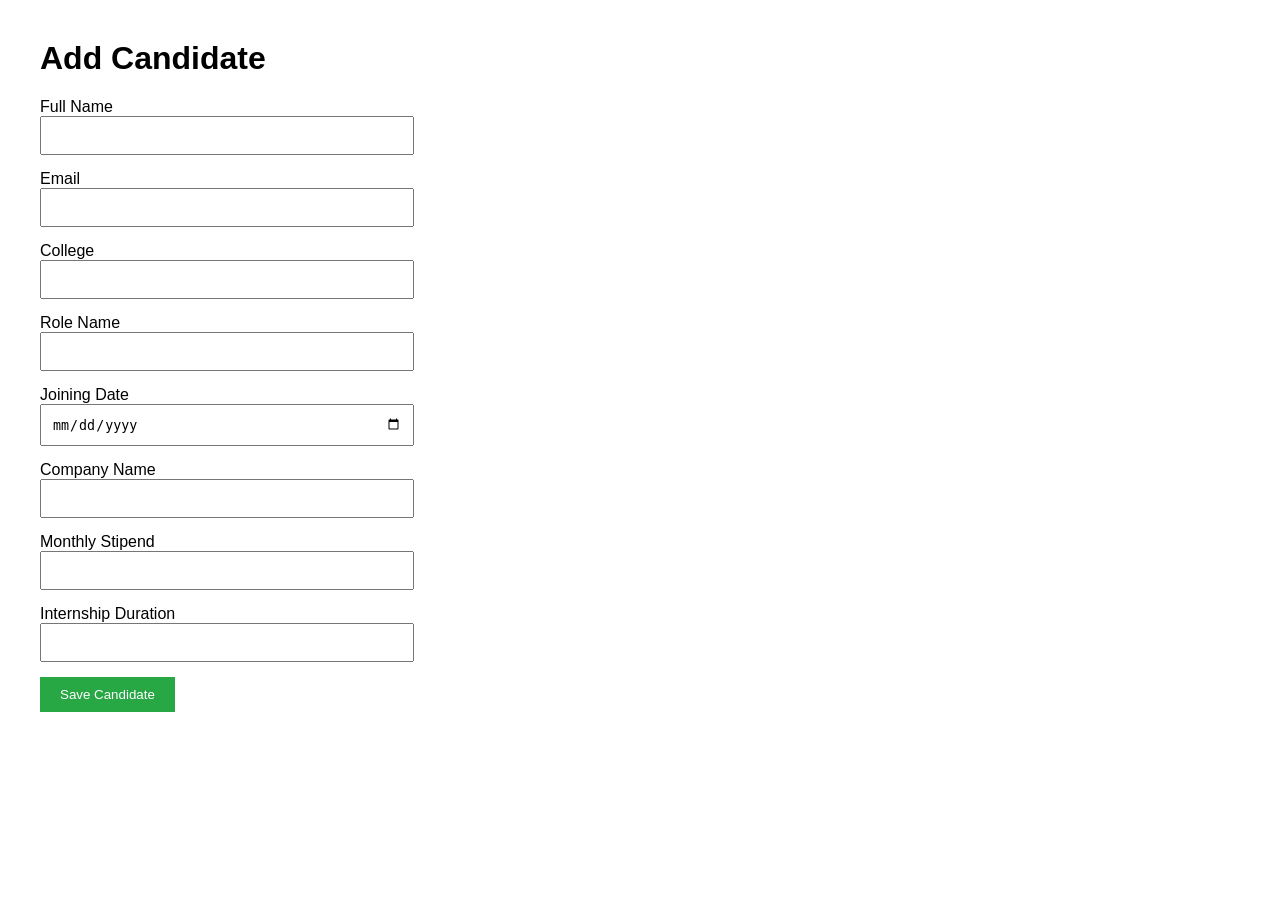
==== templates/add_candidate.html @ d52e782e "initial project" ====
<!DOCTYPE html>
<html>
<head>

    <title>Add Candidate</title>

    <style>

        body{
            font-family:Arial, sans-serif;
            margin:40px;
        }

        input{
            width:350px;
            padding:10px;
            margin-bottom:15px;
        }

        button{
            background:#28a745;
            color:white;
            padding:10px 20px;
            border:none;
            cursor:pointer;
        }

    </style>

</head>
<body>

<h1>Add Candidate</h1>

<form method="POST">

    <label>Full Name</label><br>
    <input type="text" name="full_name" required><br>

    <label>Email</label><br>
    <input type="email" name="email" required><br>

    <label>College</label><br>
    <input type="text" name="college" required><br>

    <label>Role Name</label><br>
    <input type="text" name="role_name" required><br>

    <label>Joining Date</label><br>
    <input type="date" name="joining_date" required><br>

    <label>Company Name</label><br>
    <input type="text" name="company_name" required><br>

    <label>Monthly Stipend</label><br>
    <input type="text" name="stipend" required><br>

    <label>Internship Duration</label><br>
    <input type="text" name="duration" required><br>

    <button type="submit">
        Save Candidate
    </button>

</form>

</body>
</html>
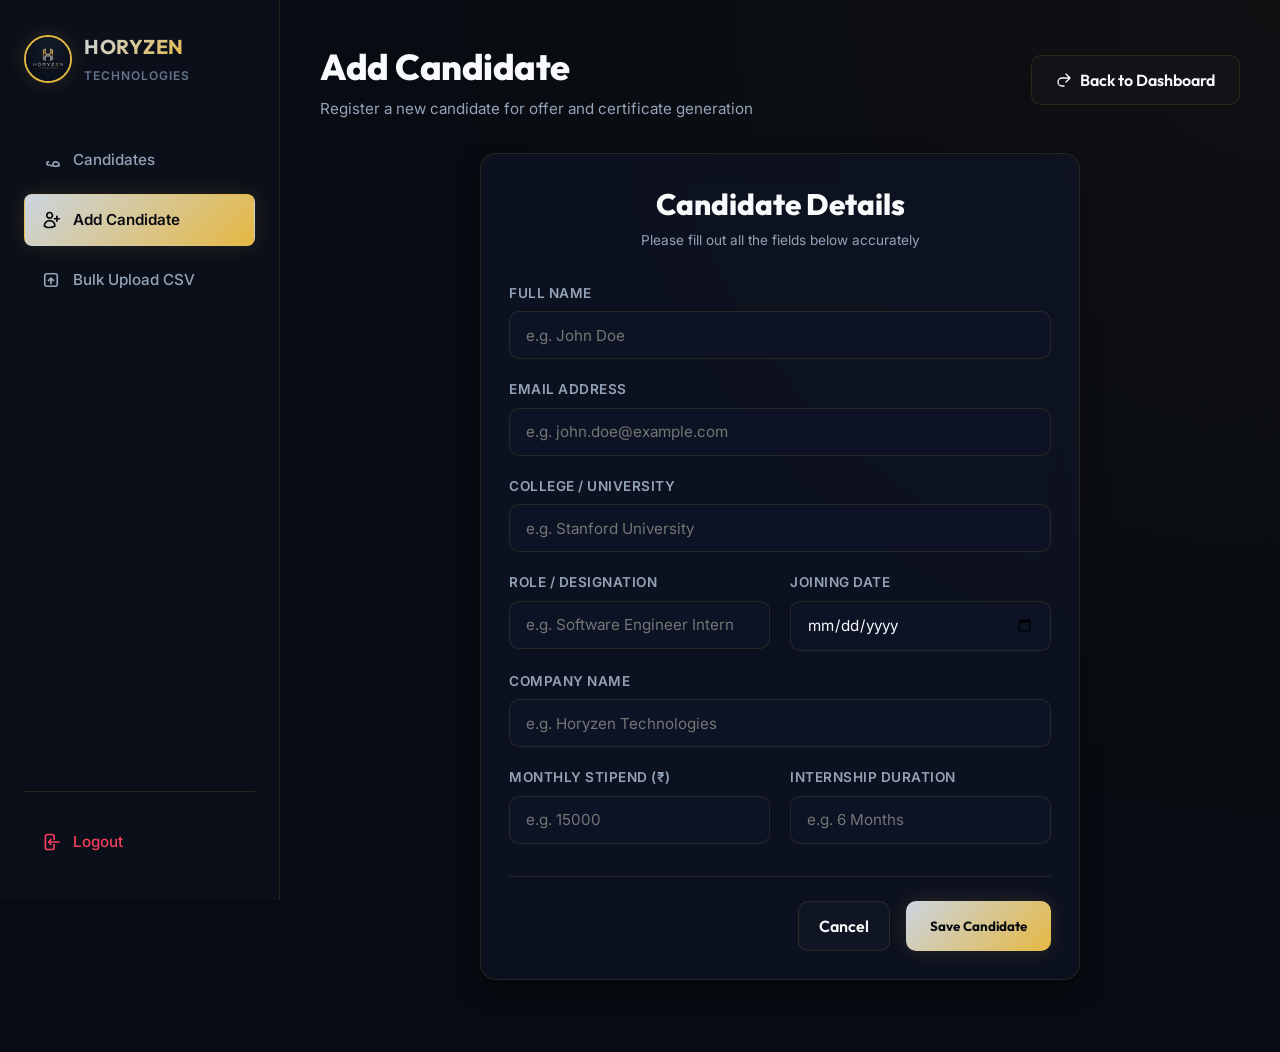
==== commit f43d1717: "updated UI and certificate design" ====
--- a/templates/add_candidate.html
+++ b/templates/add_candidate.html
@@ -1,68 +1,135 @@
 <!DOCTYPE html>
-<html>
+<html lang="en">
 <head>
-
-    <title>Add Candidate</title>
-
-    <style>
-
-        body{
-            font-family:Arial, sans-serif;
-            margin:40px;
-        }
-
-        input{
-            width:350px;
-            padding:10px;
-            margin-bottom:15px;
-        }
-
-        button{
-            background:#28a745;
-            color:white;
-            padding:10px 20px;
-            border:none;
-            cursor:pointer;
-        }
-
-    </style>
-
+    <meta charset="UTF-8">
+    <meta name="viewport" content="width=device-width, initial-scale=1.0">
+    <title>Add Candidate | Horyzen Technologies</title>
+    <link rel="stylesheet" href="/static/style.css">
 </head>
 <body>
 
-<h1>Add Candidate</h1>
+<div class="app-container">
+    <!-- Sidebar Navigation -->
+    <aside class="sidebar">
+        <div class="sidebar-brand">
+            <img src="/static/logo.jpg" alt="Horyzen Technologies" class="sidebar-logo">
+            <div>
+                <h2 class="sidebar-title">HORYZEN</h2>
+                <span style="color: var(--text-muted); font-size: 0.75rem; font-weight: 600; text-transform: uppercase; letter-spacing: 1px;">Technologies</span>
+            </div>
+        </div>
 
-<form method="POST">
+        <ul class="sidebar-menu">
+            <li>
+                <a href="/" class="sidebar-link">
+                    <svg xmlns="http://www.w3.org/2000/svg" fill="none" viewBox="0 0 24 24" stroke-width="2" stroke="currentColor" style="width: 20px; height: 20px;">
+                        <path stroke-linecap="round" stroke-linejoin="round" d="M15 19.128a9.38 9.38 0 002.625.372 9.337 9.337 0 004.121-.952 4.125 4.125 0 00-7.533-2.493M15 19.128v-.003c0-1.113-.285-2.16-.786-3.07M15 19.128v.109A11.386 11.386 0 0110.089 18H8.25c-.621 0-1.125-.504-1.125-1.125v-1.5c0-.621.504-1.125 1.125-1.125h.884" />
+                    </svg>
+                    <span>Candidates</span>
+                </a>
+            </li>
+            <li>
+                <a href="/add" class="sidebar-link active">
+                    <svg xmlns="http://www.w3.org/2000/svg" fill="none" viewBox="0 0 24 24" stroke-width="2" stroke="currentColor" style="width: 20px; height: 20px;">
+                        <path stroke-linecap="round" stroke-linejoin="round" d="M19 7.5v3m0 0v3m0-3h3m-3 0h-3m-2.25-4.125a3.375 3.375 0 11-6.75 0 3.375 3.375 0 016.75 0zM4 19.235v-.11a6.375 6.375 0 0112.75 0v.109A12.318 12.318 0 019.375 21h-1.5A12.318 12.318 0 014 19.235z" />
+                    </svg>
+                    <span>Add Candidate</span>
+                </a>
+            </li>
+            <li>
+                <a href="/upload-csv" class="sidebar-link">
+                    <svg xmlns="http://www.w3.org/2000/svg" fill="none" viewBox="0 0 24 24" stroke-width="2" stroke="currentColor" style="width: 20px; height: 20px;">
+                        <path stroke-linecap="round" stroke-linejoin="round" d="M12 16.5V9.75m0 0l3 3m-3-3l-3 3M6.75 19.5h10.5a2.25 2.25 0 002.25-2.25V6.75A2.25 2.25 0 0017.25 4.5H6.75A2.25 2.25 0 004.5 6.75v10.5a2.25 2.25 0 002.25 2.25z" />
+                    </svg>
+                    <span>Bulk Upload CSV</span>
+                </a>
+            </li>
+        </ul>
 
-    <label>Full Name</label><br>
-    <input type="text" name="full_name" required><br>
+        <div class="sidebar-footer">
+            <a href="/logout" class="sidebar-link" style="color: var(--accent-danger);">
+                <svg xmlns="http://www.w3.org/2000/svg" fill="none" viewBox="0 0 24 24" stroke-width="2" stroke="currentColor" style="width: 20px; height: 20px;">
+                    <path stroke-linecap="round" stroke-linejoin="round" d="M15.75 9V5.25A2.25 2.25 0 0013.5 3h-6a2.25 2.25 0 00-2.25 2.25v13.5A2.25 2.25 0 007.5 21h6a2.25 2.25 0 002.25-2.25V15M12 9l-3 3m0 0l3 3m-3-3h12.75" />
+                </svg>
+                <span>Logout</span>
+            </a>
+        </div>
+    </aside>
 
-    <label>Email</label><br>
-    <input type="email" name="email" required><br>
+    <!-- Main Content Area -->
+    <main class="main-content">
+        <header class="header-container" style="margin-bottom: 1.5rem;">
+            <div class="header-title">
+                <h1>Add Candidate</h1>
+                <p>Register a new candidate for offer and certificate generation</p>
+            </div>
+            <a href="/" class="btn-secondary">
+                <svg xmlns="http://www.w3.org/2000/svg" fill="none" viewBox="0 0 24 24" stroke-width="2" stroke="currentColor" style="width: 16px; height: 16px; transform: scaleX(-1);">
+                    <path stroke-linecap="round" stroke-linejoin="round" d="M9 15L3 9m0 0l6-6M3 9h12a6 6 0 010 12h-3" />
+                </svg>
+                Back to Dashboard
+            </a>
+        </header>
 
-    <label>College</label><br>
-    <input type="text" name="college" required><br>
+        <div class="glass-card form-container">
+            <div class="form-header">
+                <h2>Candidate Details</h2>
+                <p style="color: var(--text-secondary); font-size: 0.85rem; margin-top: 0.25rem;">Please fill out all the fields below accurately</p>
+            </div>
 
-    <label>Role Name</label><br>
-    <input type="text" name="role_name" required><br>
+            <form method="POST">
+                <div class="form-grid">
+                    <div class="form-group full-width">
+                        <label class="form-label" for="full_name">Full Name</label>
+                        <input type="text" id="full_name" name="full_name" class="form-control" placeholder="e.g. John Doe" required>
+                    </div>
 
-    <label>Joining Date</label><br>
-    <input type="date" name="joining_date" required><br>
+                    <div class="form-group full-width">
+                        <label class="form-label" for="email">Email Address</label>
+                        <input type="email" id="email" name="email" class="form-control" placeholder="e.g. john.doe@example.com" required>
+                    </div>
 
-    <label>Company Name</label><br>
-    <input type="text" name="company_name" required><br>
+                    <div class="form-group full-width">
+                        <label class="form-label" for="college">College / University</label>
+                        <input type="text" id="college" name="college" class="form-control" placeholder="e.g. Stanford University" required>
+                    </div>
 
-    <label>Monthly Stipend</label><br>
-    <input type="text" name="stipend" required><br>
+                    <div class="form-group">
+                        <label class="form-label" for="role_name">Role / Designation</label>
+                        <input type="text" id="role_name" name="role_name" class="form-control" placeholder="e.g. Software Engineer Intern" required>
+                    </div>
 
-    <label>Internship Duration</label><br>
-    <input type="text" name="duration" required><br>
+                    <div class="form-group">
+                        <label class="form-label" for="joining_date">Joining Date</label>
+                        <input type="date" id="joining_date" name="joining_date" class="form-control" required>
+                    </div>
 
-    <button type="submit">
-        Save Candidate
-    </button>
+                    <div class="form-group full-width">
+                        <label class="form-label" for="company_name">Company Name</label>
+                        <input type="text" id="company_name" name="company_name" class="form-control" placeholder="e.g. Horyzen Technologies" required>
+                    </div>
 
-</form>
+                    <div class="form-group">
+                        <label class="form-label" for="stipend">Monthly Stipend (₹)</label>
+                        <input type="text" id="stipend" name="stipend" class="form-control" placeholder="e.g. 15000" required>
+                    </div>
+
+                    <div class="form-group">
+                        <label class="form-label" for="duration">Internship Duration</label>
+                        <input type="text" id="duration" name="duration" class="form-control" placeholder="e.g. 6 Months" required>
+                    </div>
+                </div>
+
+                <div class="form-actions">
+                    <a href="/" class="btn-secondary" style="padding: 0.75rem 1.25rem;">Cancel</a>
+                    <button type="submit" class="btn-primary">
+                        Save Candidate
+                    </button>
+                </div>
+            </form>
+        </div>
+    </main>
+</div>
 
 </body>
 </html>
--- a/static/style.css
+++ b/static/style.css
@@ -0,0 +1,715 @@
+@import url('https://fonts.googleapis.com/css2?family=Inter:wght@300;400;500;600;700&family=Outfit:wght@300;400;500;600;700;800&display=swap');
+
+:root {
+    --bg-primary: #080b11;
+    --bg-secondary: #0e1320;
+    --bg-sidebar: #0b0f19;
+    --bg-glass: rgba(255, 255, 255, 0.02);
+    --bg-glass-card: rgba(15, 23, 42, 0.6);
+    --bg-glass-hover: rgba(255, 255, 255, 0.06);
+    --border-color: rgba(229, 184, 66, 0.12);
+    --border-color-hover: rgba(229, 184, 66, 0.3);
+    --text-primary: #f8fafc;
+    --text-secondary: #94a3b8;
+    --text-muted: #64748b;
+    --accent-gold: #e5b842;
+    --accent-gold-hover: #f1c95b;
+    --accent-silver: #cbd5e1;
+    --accent-success: #10b981;
+    --accent-danger: #f43f5e;
+    --accent-info: #0ea5e9;
+    --accent-purple: #8b5cf6;
+    --font-heading: 'Outfit', sans-serif;
+    --font-body: 'Inter', sans-serif;
+    --transition-speed: 0.3s;
+    --shadow-gold: 0 0 20px rgba(229, 184, 66, 0.15);
+}
+
+* {
+    margin: 0;
+    padding: 0;
+    box-sizing: border-box;
+}
+
+body {
+    background-color: var(--bg-primary);
+    color: var(--text-primary);
+    font-family: var(--font-body);
+    min-height: 100vh;
+    overflow-x: hidden;
+    line-height: 1.5;
+}
+
+/* Scrollbar Styling */
+::-webkit-scrollbar {
+    width: 8px;
+    height: 8px;
+}
+::-webkit-scrollbar-track {
+    background: var(--bg-primary);
+}
+::-webkit-scrollbar-thumb {
+    background: var(--bg-secondary);
+    border: 1px solid var(--border-color);
+    border-radius: 4px;
+}
+::-webkit-scrollbar-thumb:hover {
+    background: var(--accent-gold);
+}
+
+/* Sidebar Layout */
+.app-container {
+    display: flex;
+    min-height: 100vh;
+}
+
+.sidebar {
+    width: 280px;
+    background-color: var(--bg-sidebar);
+    border-right: 1px solid var(--border-color);
+    padding: 2rem 1.5rem;
+    display: flex;
+    flex-direction: column;
+    position: fixed;
+    height: 100vh;
+    z-index: 100;
+}
+
+.sidebar-brand {
+    display: flex;
+    align-items: center;
+    gap: 0.75rem;
+    margin-bottom: 3rem;
+}
+
+.sidebar-logo {
+    width: 48px;
+    height: 48px;
+    border-radius: 50%;
+    object-fit: cover;
+    border: 2px solid var(--accent-gold);
+    box-shadow: var(--shadow-gold);
+}
+
+.sidebar-title {
+    font-family: var(--font-heading);
+    font-size: 1.25rem;
+    font-weight: 700;
+    background: linear-gradient(135deg, var(--accent-silver) 0%, var(--accent-gold) 100%);
+    -webkit-background-clip: text;
+    -webkit-text-fill-color: transparent;
+    letter-spacing: 0.5px;
+}
+
+.sidebar-menu {
+    list-style: none;
+    display: flex;
+    flex-direction: column;
+    gap: 0.5rem;
+}
+
+.sidebar-link {
+    display: flex;
+    align-items: center;
+    gap: 0.75rem;
+    color: var(--text-secondary);
+    text-decoration: none;
+    padding: 0.85rem 1rem;
+    border-radius: 8px;
+    font-size: 0.95rem;
+    font-weight: 500;
+    transition: all var(--transition-speed) ease;
+    border: 1px solid transparent;
+}
+
+.sidebar-link:hover {
+    color: var(--text-primary);
+    background-color: var(--bg-glass-hover);
+    border-color: rgba(229, 184, 66, 0.1);
+}
+
+.sidebar-link.active {
+    color: var(--bg-primary);
+    background: linear-gradient(135deg, var(--accent-silver) 0%, var(--accent-gold) 100%);
+    font-weight: 600;
+    box-shadow: var(--shadow-gold);
+}
+
+.sidebar-footer {
+    margin-top: auto;
+    border-top: 1px solid var(--border-color);
+    padding-top: 1.5rem;
+}
+
+/* Main Content Area */
+.main-content {
+    margin-left: 280px;
+    flex: 1;
+    padding: 2.5rem;
+    min-height: 100vh;
+    background: radial-gradient(circle at top right, rgba(229, 184, 66, 0.03), transparent 60%);
+}
+
+.header-container {
+    display: flex;
+    justify-content: space-between;
+    align-items: center;
+    margin-bottom: 2.5rem;
+}
+
+.header-title h1 {
+    font-family: var(--font-heading);
+    font-size: 2.25rem;
+    font-weight: 800;
+    color: var(--text-primary);
+    letter-spacing: -0.5px;
+}
+
+.header-title p {
+    color: var(--text-secondary);
+    font-size: 0.95rem;
+    margin-top: 0.25rem;
+}
+
+/* Glassmorphism Card Components */
+.glass-card {
+    background-color: var(--bg-glass-card);
+    backdrop-filter: blur(16px);
+    border: 1px solid var(--border-color);
+    border-radius: 16px;
+    padding: 1.75rem;
+    box-shadow: 0 10px 30px -10px rgba(0, 0, 0, 0.5);
+    transition: border-color var(--transition-speed) ease;
+}
+
+.glass-card:hover {
+    border-color: var(--border-color-hover);
+}
+
+/* Dashboard Statistics Grid */
+.stats-grid {
+    display: grid;
+    grid-template-columns: repeat(auto-fit, minmax(240px, 1fr));
+    gap: 1.5rem;
+    margin-bottom: 2.5rem;
+}
+
+.stat-card {
+    display: flex;
+    align-items: center;
+    gap: 1.25rem;
+    position: relative;
+    overflow: hidden;
+}
+
+.stat-card::before {
+    content: '';
+    position: absolute;
+    top: 0;
+    left: 0;
+    width: 4px;
+    height: 100%;
+    background: linear-gradient(to bottom, var(--accent-silver), var(--accent-gold));
+}
+
+.stat-icon {
+    width: 50px;
+    height: 50px;
+    border-radius: 12px;
+    background: rgba(229, 184, 66, 0.08);
+    border: 1px solid rgba(229, 184, 66, 0.2);
+    display: flex;
+    align-items: center;
+    justify-content: center;
+    font-size: 1.5rem;
+    color: var(--accent-gold);
+}
+
+.stat-info {
+    display: flex;
+    flex-direction: column;
+}
+
+.stat-value {
+    font-family: var(--font-heading);
+    font-size: 1.85rem;
+    font-weight: 800;
+    color: var(--text-primary);
+    line-height: 1.2;
+}
+
+.stat-label {
+    font-size: 0.85rem;
+    color: var(--text-secondary);
+    font-weight: 500;
+    text-transform: uppercase;
+    letter-spacing: 0.5px;
+}
+
+/* Control & Search Panel */
+.controls-panel {
+    display: flex;
+    justify-content: space-between;
+    align-items: center;
+    gap: 1.5rem;
+    margin-bottom: 1.5rem;
+    flex-wrap: wrap;
+}
+
+.search-wrapper {
+    position: relative;
+    flex: 1;
+    max-width: 400px;
+}
+
+.search-input {
+    width: 100%;
+    padding: 0.75rem 1rem 0.75rem 2.5rem;
+    background: rgba(15, 23, 42, 0.6);
+    border: 1px solid var(--border-color);
+    border-radius: 10px;
+    color: var(--text-primary);
+    font-family: var(--font-body);
+    font-size: 0.95rem;
+    transition: all var(--transition-speed) ease;
+}
+
+.search-input:focus {
+    outline: none;
+    border-color: var(--accent-gold);
+    box-shadow: 0 0 10px rgba(229, 184, 66, 0.1);
+}
+
+.search-icon {
+    position: absolute;
+    left: 0.85rem;
+    top: 50%;
+    transform: translateY(-50%);
+    color: var(--text-muted);
+    font-size: 1rem;
+    pointer-events: none;
+}
+
+/* Tables Redesign */
+.table-responsive {
+    overflow-x: auto;
+    border-radius: 12px;
+}
+
+.custom-table {
+    width: 100%;
+    border-collapse: collapse;
+    text-align: left;
+    font-size: 0.95rem;
+}
+
+.custom-table th {
+    background-color: rgba(15, 23, 42, 0.8);
+    padding: 1.15rem 1.25rem;
+    font-family: var(--font-heading);
+    font-size: 0.9rem;
+    font-weight: 700;
+    color: var(--accent-gold);
+    border-bottom: 2px solid var(--border-color);
+    text-transform: uppercase;
+    letter-spacing: 0.5px;
+}
+
+.custom-table td {
+    padding: 1.15rem 1.25rem;
+    border-bottom: 1px solid rgba(255, 255, 255, 0.04);
+    color: var(--text-secondary);
+    vertical-align: middle;
+    transition: background-color var(--transition-speed) ease;
+}
+
+.custom-table tbody tr {
+    transition: background-color var(--transition-speed) ease;
+}
+
+.custom-table tbody tr:hover {
+    background-color: rgba(255, 255, 255, 0.015);
+}
+
+.custom-table tbody tr:hover td {
+    color: var(--text-primary);
+}
+
+.candidate-name {
+    font-weight: 600;
+    color: var(--text-primary);
+}
+
+/* Badges styling */
+.badge {
+    display: inline-flex;
+    align-items: center;
+    padding: 0.35rem 0.75rem;
+    border-radius: 50px;
+    font-size: 0.75rem;
+    font-weight: 600;
+    text-transform: uppercase;
+    letter-spacing: 0.5px;
+}
+
+.badge-success {
+    background-color: rgba(16, 185, 129, 0.1);
+    color: var(--accent-success);
+    border: 1px solid rgba(16, 185, 129, 0.2);
+}
+
+.badge-danger {
+    background-color: rgba(244, 63, 94, 0.1);
+    color: var(--accent-danger);
+    border: 1px solid rgba(244, 63, 94, 0.2);
+}
+
+.badge-info {
+    background-color: rgba(14, 165, 233, 0.1);
+    color: var(--accent-info);
+    border: 1px solid rgba(14, 165, 233, 0.2);
+}
+
+.badge-warning {
+    background-color: rgba(245, 158, 11, 0.1);
+    color: var(--accent-warning);
+    border: 1px solid rgba(245, 158, 11, 0.2);
+}
+
+.badge-muted {
+    background-color: rgba(255, 255, 255, 0.05);
+    color: var(--text-muted);
+    border: 1px solid rgba(255, 255, 255, 0.08);
+}
+
+/* Buttons and Action Triggers */
+.btn-primary {
+    display: inline-flex;
+    align-items: center;
+    gap: 0.5rem;
+    background: linear-gradient(135deg, var(--accent-silver) 0%, var(--accent-gold) 100%);
+    color: var(--bg-primary);
+    font-family: var(--font-heading);
+    font-weight: 700;
+    text-decoration: none;
+    padding: 0.75rem 1.5rem;
+    border-radius: 10px;
+    border: none;
+    cursor: pointer;
+    transition: all var(--transition-speed) ease;
+    box-shadow: var(--shadow-gold);
+}
+
+.btn-primary:hover {
+    transform: translateY(-2px);
+    box-shadow: 0 0 25px rgba(229, 184, 66, 0.3);
+}
+
+.btn-secondary {
+    display: inline-flex;
+    align-items: center;
+    gap: 0.5rem;
+    background: var(--bg-glass);
+    color: var(--text-primary);
+    border: 1px solid var(--border-color);
+    font-family: var(--font-heading);
+    font-weight: 600;
+    text-decoration: none;
+    padding: 0.75rem 1.5rem;
+    border-radius: 10px;
+    cursor: pointer;
+    transition: all var(--transition-speed) ease;
+}
+
+.btn-secondary:hover {
+    background: var(--bg-glass-hover);
+    border-color: var(--accent-gold);
+    color: var(--accent-gold);
+}
+
+.action-btn-group {
+    display: flex;
+    flex-wrap: wrap;
+    gap: 0.5rem;
+}
+
+.action-btn {
+    display: inline-flex;
+    align-items: center;
+    justify-content: center;
+    width: 36px;
+    height: 36px;
+    border-radius: 8px;
+    text-decoration: none;
+    transition: all var(--transition-speed) ease;
+    border: 1px solid transparent;
+    cursor: pointer;
+}
+
+.action-btn-offer {
+    background-color: rgba(16, 185, 129, 0.08);
+    border-color: rgba(16, 185, 129, 0.15);
+    color: var(--accent-success);
+}
+.action-btn-offer:hover {
+    background-color: var(--accent-success);
+    color: var(--bg-primary);
+    box-shadow: 0 0 15px rgba(16, 185, 129, 0.3);
+}
+
+.action-btn-cert {
+    background-color: rgba(139, 92, 246, 0.08);
+    border-color: rgba(139, 92, 246, 0.15);
+    color: var(--accent-purple);
+}
+.action-btn-cert:hover {
+    background-color: var(--accent-purple);
+    color: var(--bg-primary);
+    box-shadow: 0 0 15px rgba(139, 92, 246, 0.3);
+}
+
+.action-btn-email {
+    background-color: rgba(14, 165, 233, 0.08);
+    border-color: rgba(14, 165, 233, 0.15);
+    color: var(--accent-info);
+}
+.action-btn-email:hover {
+    background-color: var(--accent-info);
+    color: var(--bg-primary);
+    box-shadow: 0 0 15px rgba(14, 165, 233, 0.3);
+}
+
+.action-btn-edit {
+    background-color: rgba(245, 158, 11, 0.08);
+    border-color: rgba(245, 158, 11, 0.15);
+    color: var(--accent-warning);
+}
+.action-btn-edit:hover {
+    background-color: var(--accent-warning);
+    color: var(--bg-primary);
+    box-shadow: 0 0 15px rgba(245, 158, 11, 0.3);
+}
+
+.action-btn-delete {
+    background-color: rgba(244, 63, 94, 0.08);
+    border-color: rgba(244, 63, 94, 0.15);
+    color: var(--accent-danger);
+}
+.action-btn-delete:hover {
+    background-color: var(--accent-danger);
+    color: var(--bg-primary);
+    box-shadow: 0 0 15px rgba(244, 63, 94, 0.3);
+}
+
+/* Form layouts Redesign */
+.form-container {
+    max-width: 600px;
+    margin: 2rem auto;
+}
+
+.form-header {
+    margin-bottom: 2rem;
+    text-align: center;
+}
+
+.form-header h2 {
+    font-family: var(--font-heading);
+    font-size: 1.85rem;
+    font-weight: 800;
+    color: var(--text-primary);
+}
+
+.form-grid {
+    display: grid;
+    grid-template-columns: 1fr 1fr;
+    gap: 1.25rem;
+    margin-bottom: 1.5rem;
+}
+
+.form-group.full-width {
+    grid-column: span 2;
+}
+
+.form-label {
+    display: block;
+    margin-bottom: 0.5rem;
+    font-size: 0.85rem;
+    font-weight: 600;
+    color: var(--text-secondary);
+    text-transform: uppercase;
+    letter-spacing: 0.5px;
+}
+
+.form-control {
+    width: 100%;
+    padding: 0.85rem 1rem;
+    background: rgba(15, 23, 42, 0.5);
+    border: 1px solid var(--border-color);
+    border-radius: 10px;
+    color: var(--text-primary);
+    font-family: var(--font-body);
+    font-size: 0.95rem;
+    transition: all var(--transition-speed) ease;
+}
+
+.form-control:focus {
+    outline: none;
+    border-color: var(--accent-gold);
+    box-shadow: 0 0 10px rgba(229, 184, 66, 0.1);
+    background: rgba(15, 23, 42, 0.8);
+}
+
+.form-actions {
+    display: flex;
+    justify-content: flex-end;
+    gap: 1rem;
+    margin-top: 2rem;
+    border-top: 1px solid var(--border-color);
+    padding-top: 1.5rem;
+}
+
+/* Drag and Drop CSV Uploader */
+.file-upload-wrapper {
+    border: 2px dashed var(--border-color);
+    border-radius: 16px;
+    padding: 3rem 2rem;
+    text-align: center;
+    background: rgba(15, 23, 42, 0.4);
+    cursor: pointer;
+    transition: all var(--transition-speed) ease;
+}
+
+.file-upload-wrapper:hover {
+    border-color: var(--accent-gold);
+    background: rgba(15, 23, 42, 0.6);
+}
+
+.file-upload-icon {
+    font-size: 3rem;
+    color: var(--accent-gold);
+    margin-bottom: 1rem;
+}
+
+.file-upload-text {
+    color: var(--text-secondary);
+    margin-bottom: 1rem;
+}
+
+.file-upload-hint {
+    font-size: 0.8rem;
+    color: var(--text-muted);
+}
+
+/* Immersive Login Design */
+.login-body {
+    display: flex;
+    justify-content: center;
+    align-items: center;
+    min-height: 100vh;
+    background: radial-gradient(circle at center, var(--bg-secondary) 0%, var(--bg-primary) 100%);
+    padding: 1.5rem;
+}
+
+.login-card {
+    width: 100%;
+    max-width: 420px;
+    padding: 2.5rem;
+}
+
+.login-logo-container {
+    text-align: center;
+    margin-bottom: 2rem;
+}
+
+.login-logo {
+    width: 80px;
+    height: 80px;
+    border-radius: 50%;
+    object-fit: cover;
+    border: 3px solid var(--accent-gold);
+    box-shadow: var(--shadow-gold);
+    margin-bottom: 1rem;
+}
+
+.login-brand-title {
+    font-family: var(--font-heading);
+    font-size: 1.5rem;
+    font-weight: 800;
+    background: linear-gradient(135deg, var(--accent-silver) 0%, var(--accent-gold) 100%);
+    -webkit-background-clip: text;
+    -webkit-text-fill-color: transparent;
+    letter-spacing: 0.5px;
+    margin-bottom: 0.25rem;
+}
+
+.login-brand-subtitle {
+    color: var(--text-secondary);
+    font-size: 0.85rem;
+    font-weight: 500;
+    text-transform: uppercase;
+    letter-spacing: 1px;
+}
+
+.login-error {
+    background: rgba(244, 63, 94, 0.15);
+    border: 1px solid rgba(244, 63, 94, 0.3);
+    color: var(--accent-danger);
+    padding: 0.75rem 1rem;
+    border-radius: 8px;
+    font-size: 0.85rem;
+    margin-bottom: 1.5rem;
+    text-align: center;
+}
+
+/* Responsive UI styles */
+@media (max-width: 992px) {
+    .sidebar {
+        width: 80px;
+        padding: 1.5rem 0.5rem;
+    }
+    
+    .sidebar-title, .sidebar-footer {
+        display: none;
+    }
+    
+    .sidebar-logo {
+        margin-bottom: 0;
+        width: 40px;
+        height: 40px;
+    }
+    
+    .sidebar-brand {
+        margin-bottom: 2rem;
+        justify-content: center;
+    }
+    
+    .sidebar-link span {
+        display: none;
+    }
+    
+    .sidebar-link {
+        justify-content: center;
+        padding: 0.85rem;
+    }
+    
+    .main-content {
+        margin-left: 80px;
+        padding: 1.5rem;
+    }
+}
+
+@media (max-width: 768px) {
+    .header-container {
+        flex-direction: column;
+        align-items: flex-start;
+        gap: 1rem;
+    }
+    
+    .form-grid {
+        grid-template-columns: 1fr;
+    }
+    
+    .form-group.full-width {
+        grid-column: span 1;
+    }
+}
